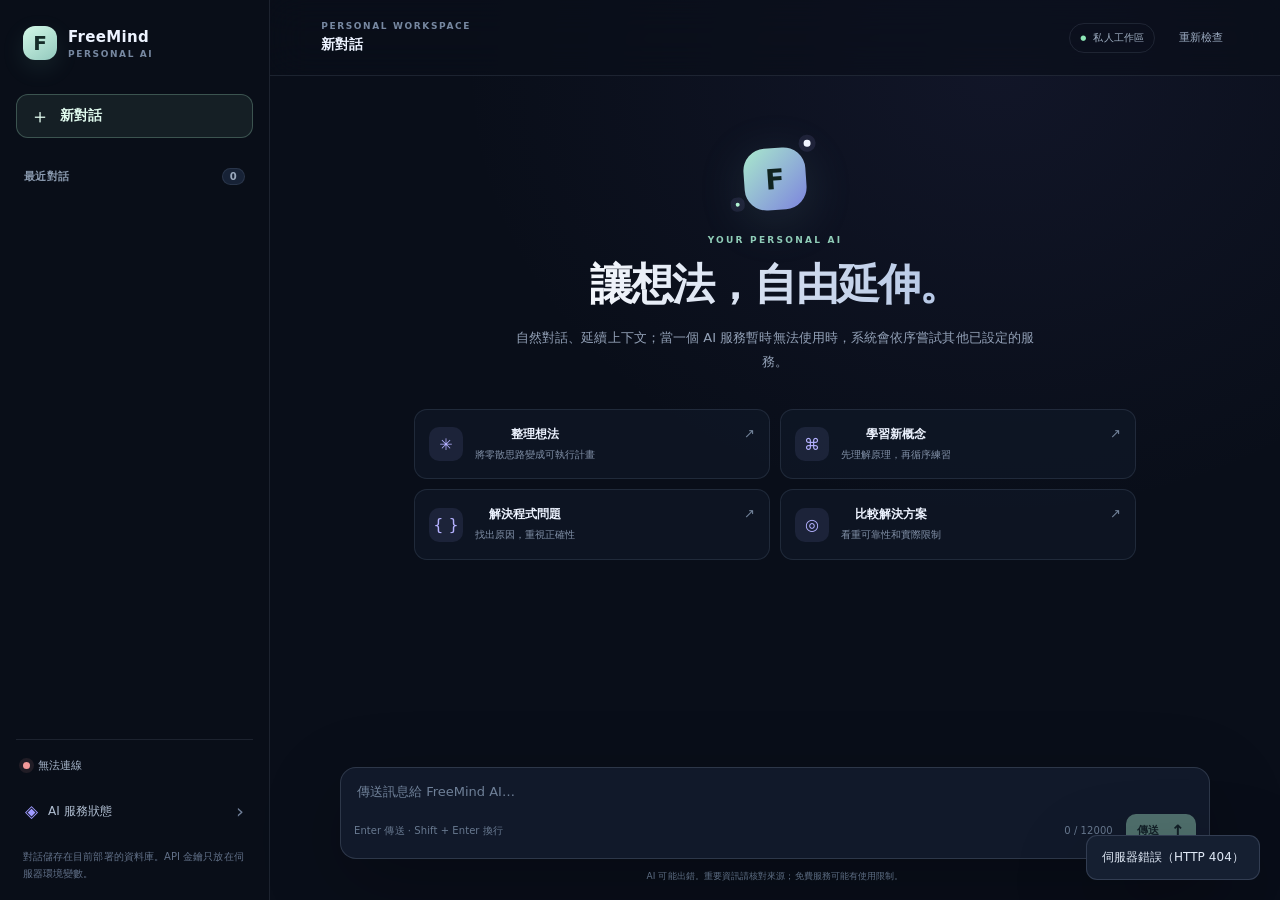
==== static/index.html @ c926340c "Move FreeMind AI project files to repository root" ====
<!doctype html>
<html lang="zh-Hant">
<head>
  <meta charset="utf-8">
  <meta name="viewport" content="width=device-width, initial-scale=1">
  <meta name="theme-color" content="#0b1020">
  <meta name="description" content="FreeMind AI — 可切換模型、保留對話、遇到服務失效時自動備援的個人 AI 助手。">
  <title>FreeMind AI</title>
  <link rel="stylesheet" href="/static/style.css">
</head>
<body>
  <div class="app-shell">
    <aside class="sidebar" id="sidebar">
      <div class="brand-row">
        <div class="brand-mark" aria-hidden="true">F</div>
        <div class="brand-copy"><strong>FreeMind</strong><span>PERSONAL AI</span></div>
        <button class="icon-button mobile-only" id="closeSidebar" aria-label="關閉側邊欄">×</button>
      </div>
      <button class="new-chat-button" id="newChat"><span aria-hidden="true">＋</span> 新對話</button>
      <div class="section-label">最近對話 <span id="conversationCount">0</span></div>
      <nav class="conversation-list" id="conversationList" aria-label="對話紀錄"></nav>
      <div class="sidebar-bottom">
        <div class="server-indicator"><span class="status-dot" id="healthDot"></span><span id="healthLabel">檢查服務中</span></div>
        <button class="settings-button" id="openStatus"><span aria-hidden="true">◈</span> AI 服務狀態 <span class="chevron">›</span></button>
        <div class="sidebar-note">對話儲存在目前部署的資料庫。API 金鑰只放在伺服器環境變數。</div>
      </div>
    </aside>
    <div class="sidebar-scrim" id="sidebarScrim"></div>
    <main class="main-panel">
      <header class="topbar">
        <button class="icon-button mobile-only" id="openSidebar" aria-label="開啟側邊欄">☰</button>
        <div class="page-context"><span class="eyebrow">PERSONAL WORKSPACE</span><strong id="activeTitle">新對話</strong></div>
        <div class="topbar-right"><span class="secure-pill"><span>●</span> 私人工作區</span><button class="text-button" id="refreshStatus">重新檢查</button></div>
      </header>
      <section class="chat-scroll" id="chatScroll">
        <div class="welcome" id="welcome">
          <div class="welcome-orb"><span>F</span><i></i><b></b></div>
          <div class="welcome-kicker">YOUR PERSONAL AI</div>
          <h1>讓想法，自由延伸。</h1>
          <p>自然對話、延續上下文；當一個 AI 服務暫時無法使用時，系統會依序嘗試其他已設定的服務。</p>
          <div class="suggestion-grid">
            <button class="suggestion" data-prompt="幫我把一個想法整理成清楚的計畫。"><span class="suggestion-icon">✳</span><span><strong>整理想法</strong><small>將零散思路變成可執行計畫</small></span><span class="suggestion-arrow">↗</span></button>
            <button class="suggestion" data-prompt="請用容易理解的方式教我一個新概念，先說原理再舉例。"><span class="suggestion-icon">⌘</span><span><strong>學習新概念</strong><small>先理解原理，再循序練習</small></span><span class="suggestion-arrow">↗</span></button>
            <button class="suggestion" data-prompt="幫我檢查一段程式碼的錯誤，指出原因與穩定的修法。"><span class="suggestion-icon">{ }</span><span><strong>解決程式問題</strong><small>找出原因，重視正確性</small></span><span class="suggestion-arrow">↗</span></button>
            <button class="suggestion" data-prompt="幫我比較幾種解法，列出限制與風險，再推薦最穩定的一種。"><span class="suggestion-icon">◎</span><span><strong>比較解決方案</strong><small>看重可靠性和實際限制</small></span><span class="suggestion-arrow">↗</span></button>
          </div>
        </div>
        <div class="messages" id="messages" aria-live="polite"></div>
      </section>
      <footer class="composer-area">
        <div class="composer-wrap">
          <textarea id="messageInput" rows="1" maxlength="12000" placeholder="傳送訊息給 FreeMind AI…" aria-label="輸入訊息"></textarea>
          <div class="composer-controls"><span class="composer-hint">Enter 傳送 · Shift + Enter 換行</span><span class="char-count" id="charCount">0 / 12000</span><button id="sendButton" class="send-button" aria-label="傳送訊息"><span>傳送</span><span aria-hidden="true">↑</span></button></div>
        </div>
        <p class="disclaimer">AI 可能出錯。重要資訊請核對來源；免費服務可能有使用限制。</p>
      </footer>
    </main>
  </div>
  <div class="toast-region" id="toastRegion" aria-live="polite"></div>
  <dialog class="status-dialog" id="statusDialog">
    <div class="dialog-head"><div><span class="eyebrow">SYSTEM HEALTH</span><h2>AI 服務狀態</h2></div><button class="icon-button" id="closeStatus" aria-label="關閉">×</button></div>
    <p class="dialog-intro">只顯示服務狀態，不會在瀏覽器公開 API 金鑰。遇到限流時，失效的服務會暫時冷卻，避免不停重試。</p>
    <div class="provider-list" id="providerList"></div>
    <div class="dialog-footer"><span id="statusSummary">正在檢查…</span><button class="primary-button" id="statusRefreshButton">重新檢查</button></div>
  </dialog>
  <script src="/static/app.js" defer></script>
</body>
</html>
---- static/style.css ----
:root{color-scheme:dark;--bg:#090e19;--panel:#0d1422;--panel-2:#111b2c;--line:rgba(190,207,234,.11);--muted:#8796ad;--text:#edf3ff;--accent:#b0f3d2;--accent-ink:#142b25;--purple:#a8a2ff;--shadow:0 24px 80px rgba(0,0,0,.24)}
*{box-sizing:border-box}html,body{height:100%;margin:0}body{background:var(--bg);color:var(--text);font-family:Inter,ui-sans-serif,system-ui,-apple-system,BlinkMacSystemFont,"Segoe UI","Noto Sans TC",sans-serif;font-size:14px;letter-spacing:.005em}button,textarea{font:inherit}button{cursor:pointer}button:focus-visible,textarea:focus-visible{outline:2px solid var(--accent);outline-offset:3px}.app-shell{min-height:100dvh;display:grid;grid-template-columns:270px minmax(0,1fr);background:radial-gradient(ellipse at 78% 8%,rgba(91,88,171,.1),transparent 38%),var(--bg)}.sidebar{background:rgba(9,14,25,.94);border-right:1px solid var(--line);display:flex;flex-direction:column;padding:24px 16px 18px;min-height:100dvh;position:relative;z-index:4}.brand-row{height:38px;display:flex;gap:11px;align-items:center;padding:0 7px;margin-bottom:32px}.brand-mark{height:34px;width:34px;border-radius:12px;display:grid;place-items:center;background:linear-gradient(145deg,#d3f9e7,#93c9be);color:#152c28;font-weight:900;font-size:20px;box-shadow:0 8px 24px rgba(142,222,195,.1)}.brand-copy{display:flex;flex-direction:column;gap:3px}.brand-copy strong{font-size:15px;letter-spacing:.02em}.brand-copy span,.eyebrow{font-size:9px;letter-spacing:.18em;color:#7788a1;font-weight:800}.new-chat-button{height:44px;display:flex;align-items:center;gap:10px;padding:0 13px;border:1px solid rgba(176,243,210,.25);background:rgba(176,243,210,.07);border-radius:12px;color:#dff9ed;text-align:left;font-weight:650;transition:.18s}.new-chat-button:hover{background:rgba(176,243,210,.13);border-color:rgba(176,243,210,.5)}.new-chat-button span{font-size:20px;font-weight:400}.section-label{display:flex;justify-content:space-between;align-items:center;margin:30px 8px 12px;color:#8b9bb0;font-weight:700;font-size:11px;letter-spacing:.03em}.section-label span{background:#172236;border:1px solid var(--line);color:#9ba9bd;font-size:10px;padding:2px 7px;border-radius:999px}.conversation-list{display:flex;flex-direction:column;gap:4px;overflow:auto;max-height:calc(100dvh - 330px)}.conversation-item{display:flex;align-items:center;gap:5px;min-width:0;border:1px solid transparent;background:transparent;border-radius:9px;padding:10px 8px;text-align:left;color:#aebbd0;transition:.14s}.conversation-item:hover{background:#111b2b;color:#f3f6ff}.conversation-item.active{border-color:rgba(174,195,229,.1);background:#151f31;color:#edf3ff}.conversation-title{overflow:hidden;text-overflow:ellipsis;white-space:nowrap;flex:1;font-size:12px}.conversation-symbol{color:#71849f;font-size:14px}.delete-conversation{border:0;background:transparent;color:#687993;border-radius:6px;width:24px;height:24px;opacity:0;flex-shrink:0}.conversation-item:hover .delete-conversation,.delete-conversation:focus-visible{opacity:1}.delete-conversation:hover{color:#ffaaa9;background:#3c202a}.sidebar-bottom{margin-top:auto;padding-top:18px;border-top:1px solid var(--line)}.server-indicator{display:flex;align-items:center;gap:8px;padding:0 7px 15px;color:#a4b3c8;font-size:11px}.status-dot{width:7px;height:7px;border-radius:100%;background:#8491a7;box-shadow:0 0 0 4px rgba(132,145,167,.1)}.status-dot.healthy{background:#8ce5b6;box-shadow:0 0 0 4px rgba(140,229,182,.1)}.status-dot.error{background:#f49a9a;box-shadow:0 0 0 4px rgba(244,154,154,.1)}.settings-button{width:100%;display:flex;align-items:center;gap:10px;border:1px solid transparent;border-radius:9px;padding:10px 8px;color:#b1bfd2;background:transparent;text-align:left;font-size:12px}.settings-button:hover{background:#131e30}.settings-button>span:first-child{font-size:17px;color:#9f9aff}.settings-button .chevron{margin-left:auto;color:#718099;font-size:20px}.sidebar-note{color:#627189;font-size:10px;line-height:1.65;padding:15px 7px 0}.main-panel{min-width:0;min-height:100dvh;display:flex;flex-direction:column}.topbar{height:76px;display:flex;align-items:center;justify-content:space-between;padding:0 clamp(20px,4vw,58px);border-bottom:1px solid var(--line);background:rgba(10,15,26,.64);backdrop-filter:blur(18px)}.page-context{display:flex;flex-direction:column;gap:5px;min-width:0}.page-context strong{font-size:14px;max-width:50vw;overflow:hidden;text-overflow:ellipsis;white-space:nowrap}.topbar-right{display:flex;align-items:center;gap:18px}.secure-pill{border:1px solid var(--line);border-radius:999px;padding:7px 10px;color:#9faec2;font-size:10px;display:flex;align-items:center;gap:7px}.secure-pill span{color:#8de6b7;font-size:7px}.text-button{border:0;background:transparent;color:#9cabc1;font-size:11px}.text-button:hover{color:var(--accent)}.chat-scroll{flex:1;overflow:auto;min-height:0;scroll-behavior:smooth}.welcome{max-width:770px;margin:clamp(38px,8vh,82px) auto 42px;padding:0 24px;text-align:center}.welcome-orb{position:relative;width:62px;height:62px;margin:0 auto 25px;border-radius:22px;display:grid;place-items:center;background:linear-gradient(135deg,rgba(177,244,213,.95),rgba(144,152,255,.85));color:#10231f;font-size:28px;font-weight:900;box-shadow:0 10px 50px rgba(127,183,195,.15);transform:rotate(-4deg)}.welcome-orb i,.welcome-orb b{position:absolute;width:7px;height:7px;border-radius:100%;background:#f0f5ff;top:-6px;right:-7px;box-shadow:0 0 0 5px rgba(171,167,255,.1)}.welcome-orb b{width:4px;height:4px;top:auto;right:auto;left:-10px;bottom:6px;background:#b0f3d2}.welcome-kicker{font-size:9px;letter-spacing:.25em;font-weight:800;color:#90cdb8;margin-bottom:14px}.welcome h1{font-size:clamp(29px,4vw,43px);letter-spacing:-.045em;line-height:1.2;margin:0 0 15px;font-weight:730;background:linear-gradient(100deg,#fff 15%,#a7bce0 85%);-webkit-background-clip:text;background-clip:text;color:transparent}.welcome>p{font-size:13px;line-height:1.9;color:#93a1b7;max-width:520px;margin:0 auto}.suggestion-grid{display:grid;grid-template-columns:repeat(2,minmax(0,1fr));gap:10px;margin-top:34px;text-align:left}.suggestion{display:flex;align-items:center;gap:12px;min-width:0;border:1px solid rgba(173,194,227,.12);background:rgba(16,25,41,.65);padding:16px 14px;border-radius:13px;color:var(--text);transition:transform .15s,border-color .15s,background .15s}.suggestion:hover{transform:translateY(-2px);border-color:rgba(176,243,210,.35);background:#121e2e}.suggestion-icon{flex-shrink:0;height:34px;width:34px;border-radius:10px;display:grid;place-items:center;background:rgba(156,166,255,.1);color:#b4b1ff;font-size:16px}.suggestion>span:nth-child(2){min-width:0;display:flex;flex-direction:column;gap:5px}.suggestion strong{font-size:12px;font-weight:650}.suggestion small{font-size:10px;color:#8291a8;line-height:1.45}.suggestion-arrow{margin-left:auto;align-self:flex-start;color:#72839a;font-size:13px}.messages{display:flex;flex-direction:column;gap:26px;max-width:870px;margin:0 auto;padding:20px 28px 36px}.message-row{display:grid;grid-template-columns:34px minmax(0,1fr);gap:13px;animation:fadeUp .22s ease both}.message-avatar{width:32px;height:32px;border-radius:11px;display:grid;place-items:center;font-size:12px;font-weight:800;background:#1a2940;color:#c2cfec}.message-row.assistant .message-avatar{background:linear-gradient(140deg,#caf4df,#a8a7ff);color:#192d2a}.message-body{min-width:0;padding-top:3px}.message-meta{display:flex;align-items:center;gap:9px;margin-bottom:10px;font-size:11px;color:#9baac0}.message-meta strong{font-size:12px;color:#e3eaf6;font-weight:680}.message-meta .meta-detail{color:#6f8199;font-size:10px}.message-content{font-size:14px;line-height:1.9;color:#d4ddec;white-space:pre-wrap;overflow-wrap:anywhere}.message-row.user .message-content{color:#f0f3fc}.message-content code{font-family:ui-monospace,SFMono-Regular,Consolas,monospace;background:#1b2538;padding:2px 5px;border-radius:5px}.message-content pre{overflow:auto;background:#080d17;border:1px solid var(--line);border-radius:10px;padding:13px}.message-content pre code{background:transparent;padding:0}.message-error{color:#ffb8b8;border-left:2px solid #e88181;padding:8px 12px;margin-top:10px;background:rgba(190,73,73,.07);font-size:12px;line-height:1.6}.typing-indicator{display:flex;gap:5px;padding:8px 0}.typing-indicator i{width:5px;height:5px;background:#94bcae;border-radius:50%;animation:pulse 1s infinite ease-in-out}.typing-indicator i:nth-child(2){animation-delay:.15s}.typing-indicator i:nth-child(3){animation-delay:.3s}.composer-area{width:100%;padding:14px 26px 17px;background:linear-gradient(180deg,rgba(9,14,25,0),rgba(9,14,25,.94) 20%)}.composer-wrap{max-width:870px;margin:0 auto;border:1px solid rgba(183,202,232,.17);background:rgba(18,27,43,.96);border-radius:16px;padding:13px 13px 10px;box-shadow:var(--shadow);transition:border-color .2s}.composer-wrap:focus-within{border-color:rgba(176,243,210,.47)}#messageInput{display:block;width:100%;resize:none;min-height:31px;max-height:200px;border:0;outline:0;background:transparent;color:#eff4ff;padding:0 3px 11px;line-height:1.7;font-size:13px}#messageInput::placeholder{color:#6f8098}.composer-controls{display:flex;align-items:center;gap:13px}.composer-hint,.char-count{color:#687990;font-size:10px}.char-count{margin-left:auto}.send-button{border:0;border-radius:10px;background:var(--accent);color:var(--accent-ink);height:34px;padding:0 11px;display:flex;align-items:center;gap:12px;font-size:11px;font-weight:800;transition:.18s}.send-button:hover{background:#c9f8e0;transform:translateY(-1px)}.send-button:disabled{opacity:.4;cursor:not-allowed;transform:none}.send-button span:last-child{font-size:17px}.disclaimer{max-width:870px;margin:10px auto 0;text-align:center;color:#5d6d83;font-size:9px;line-height:1.6}.icon-button{width:32px;height:32px;border:1px solid var(--line);background:rgba(255,255,255,.025);border-radius:9px;color:#a7b4c8;font-size:18px;display:grid;place-items:center}.icon-button:hover{background:#182439;color:white}.mobile-only{display:none}.sidebar-scrim{display:none}.toast-region{position:fixed;right:20px;bottom:20px;z-index:20;display:flex;flex-direction:column;gap:8px}.toast{max-width:min(420px,calc(100vw - 40px));padding:12px 15px;border:1px solid rgba(181,201,231,.18);background:#151f31;border-radius:11px;color:#e1eaf7;box-shadow:var(--shadow);font-size:12px;line-height:1.6;animation:fadeUp .2s ease}.status-dialog{border:1px solid rgba(178,199,231,.18);border-radius:20px;background:#101827;color:var(--text);padding:23px;width:min(520px,calc(100vw - 26px));box-shadow:0 35px 120px rgba(0,0,0,.55)}.status-dialog::backdrop{background:rgba(1,4,11,.7);backdrop-filter:blur(5px)}.dialog-head{display:flex;justify-content:space-between;align-items:center}.dialog-head h2{font-size:21px;margin:7px 0 0}.dialog-intro{font-size:12px;line-height:1.75;color:#8d9cb2;margin:17px 0}.provider-list{display:flex;flex-direction:column;gap:8px}.provider-card{border:1px solid var(--line);background:rgba(255,255,255,.02);border-radius:11px;padding:12px 13px;display:flex;align-items:center;gap:11px}.provider-state-dot{height:7px;width:7px;border-radius:50%;background:#8ce5b6;flex-shrink:0}.provider-state-dot.cooldown{background:#f6c56f}.provider-main{min-width:0;flex:1}.provider-name{font-weight:700;font-size:12px}.provider-model{font-size:10px;color:#7c8da4;margin-top:4px;overflow-wrap:anywhere}.provider-status{font-size:10px;text-align:right;color:#8fa0b6;max-width:130px;line-height:1.5}.empty-providers{border:1px dashed rgba(178,199,231,.18);border-radius:11px;padding:19px;color:#8999af;text-align:center;font-size:12px;line-height:1.8}.dialog-footer{display:flex;justify-content:space-between;align-items:center;gap:12px;margin-top:17px;color:#8392a9;font-size:10px}.primary-button{border:0;border-radius:9px;background:#b0f3d2;color:#18332a;font-size:11px;font-weight:800;padding:9px 12px}.primary-button:hover{background:#d0f9e5}@keyframes fadeUp{from{opacity:0;transform:translateY(5px)}to{opacity:1;transform:translateY(0)}}@keyframes pulse{0%,70%,100%{opacity:.3;transform:translateY(0)}35%{opacity:1;transform:translateY(-3px)}}
@media(min-width:1500px){.messages,.composer-wrap,.disclaimer{max-width:920px}.welcome{margin-top:100px}}@media(max-width:760px){.app-shell{grid-template-columns:minmax(0,1fr)}.sidebar{position:fixed;left:0;top:0;bottom:0;width:min(290px,88vw);min-height:100dvh;transform:translateX(-103%);transition:transform .22s ease;box-shadow:var(--shadow)}.sidebar.open{transform:translateX(0)}.sidebar-scrim.active{display:block;position:fixed;inset:0;background:rgba(0,0,0,.55);z-index:3}.mobile-only{display:grid}.brand-row .mobile-only{margin-left:auto}.topbar{height:67px;padding:0 15px;gap:12px}.topbar-right{gap:10px}.secure-pill{display:none}.page-context{flex:1}.page-context strong{max-width:55vw}.text-button{font-size:10px}.welcome{margin:40px auto 28px;padding:0 20px}.welcome-orb{margin-bottom:21px}.welcome h1{font-size:31px}.welcome>p{font-size:12px}.suggestion-grid{grid-template-columns:1fr;gap:8px;margin-top:25px}.suggestion{padding:12px}.suggestion small{font-size:10px}.messages{padding:18px 16px 26px;gap:22px}.message-row{grid-template-columns:29px minmax(0,1fr);gap:10px}.message-avatar{width:28px;height:28px;border-radius:9px}.message-content{font-size:13px}.composer-area{padding:10px 12px 13px}.composer-wrap{border-radius:14px}.composer-hint{display:none}.disclaimer{font-size:9px;padding:0 10px}.status-dialog{padding:18px}.provider-status{max-width:105px}}@media(prefers-reduced-motion:reduce){*,*::before,*::after{animation-duration:.01ms!important;animation-iteration-count:1!important;scroll-behavior:auto!important;transition-duration:.01ms!important}}
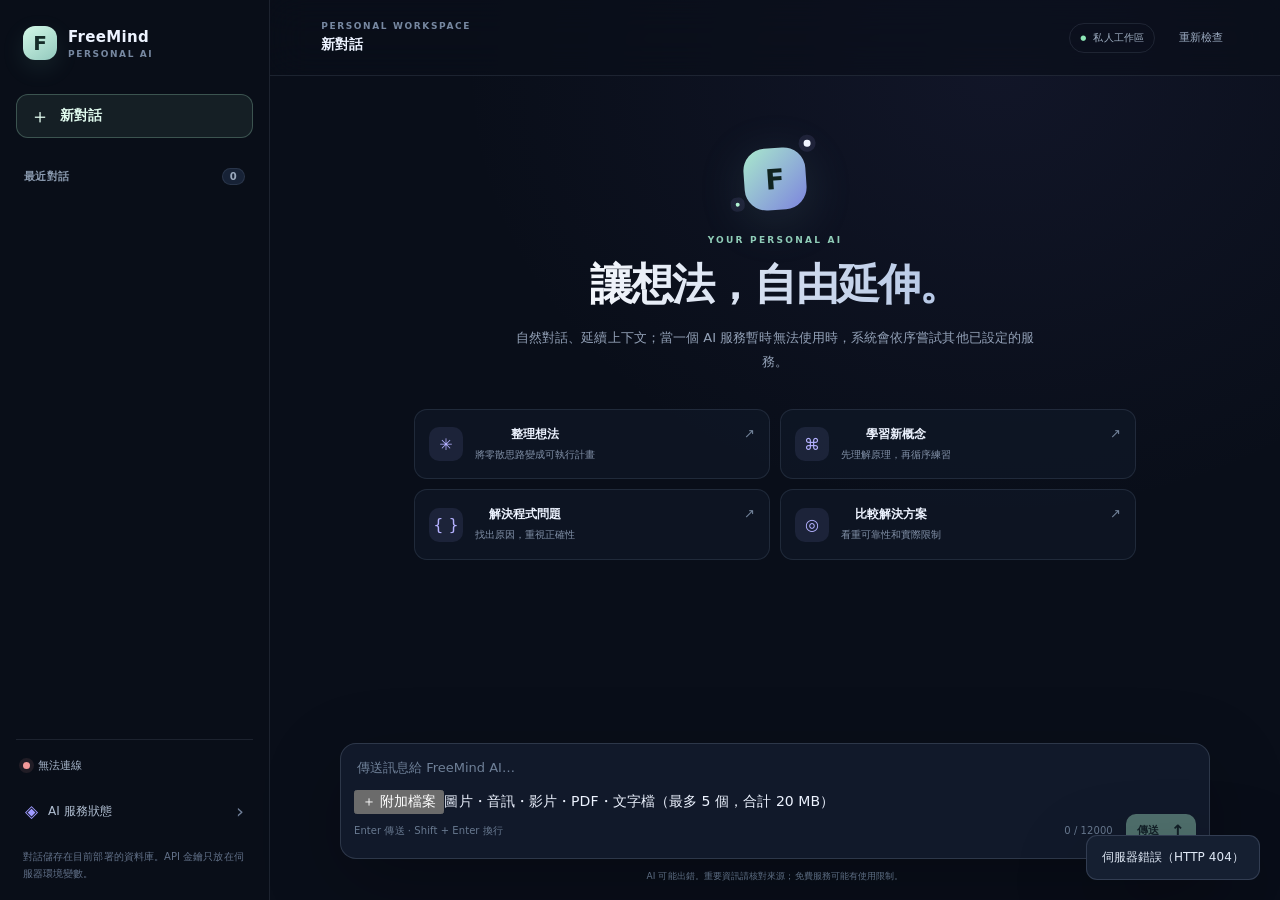
==== commit 469d6ea7: "Add media attachment controls to chat UI" ====
--- a/static/index.html
+++ b/static/index.html
@@ -50,6 +50,7 @@
       <footer class="composer-area">
         <div class="composer-wrap">
           <textarea id="messageInput" rows="1" maxlength="12000" placeholder="傳送訊息給 FreeMind AI…" aria-label="輸入訊息"></textarea>
+          <div class="attachment-row"><input id="fileInput" type="file" multiple accept="image/*,audio/*,video/*,.pdf,.txt,.md,.csv" hidden><button id="attachButton" class="attach-button" type="button" aria-label="附加圖片、音訊、影片或文件">＋ 附加檔案</button><span id="attachmentHint">圖片・音訊・影片・PDF・文字檔（最多 5 個，合計 20 MB）</span></div><div id="attachmentList" class="attachment-list" aria-live="polite"></div>
           <div class="composer-controls"><span class="composer-hint">Enter 傳送 · Shift + Enter 換行</span><span class="char-count" id="charCount">0 / 12000</span><button id="sendButton" class="send-button" aria-label="傳送訊息"><span>傳送</span><span aria-hidden="true">↑</span></button></div>
         </div>
         <p class="disclaimer">AI 可能出錯。重要資訊請核對來源；免費服務可能有使用限制。</p>
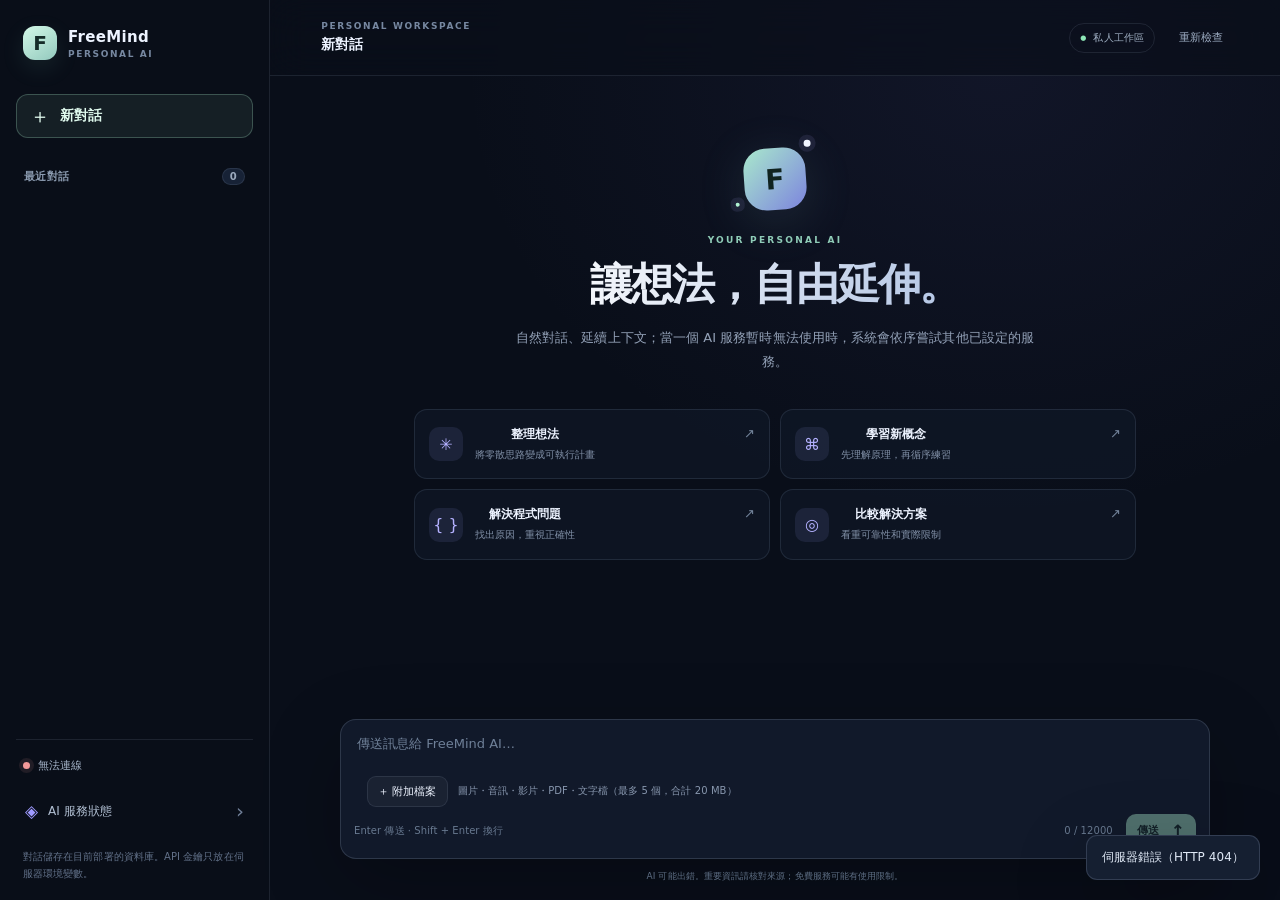
==== commit ef97f6d4: "fix: bust stale browser cache for UTF-8 auth client" ====
--- a/static/index.html
+++ b/static/index.html
@@ -64,6 +64,6 @@
     <div class="provider-list" id="providerList"></div>
     <div class="dialog-footer"><span id="statusSummary">正在檢查…</span><button class="primary-button" id="statusRefreshButton">重新檢查</button></div>
   </dialog>
-  <script src="/static/app.js" defer></script>
+  <script src="/static/app.js?v=auth-utf8-20261024" defer></script>
 </body>
 </html>
--- a/static/style.css
+++ b/static/style.css
@@ -1,3 +1,5 @@
 :root{color-scheme:dark;--bg:#090e19;--panel:#0d1422;--panel-2:#111b2c;--line:rgba(190,207,234,.11);--muted:#8796ad;--text:#edf3ff;--accent:#b0f3d2;--accent-ink:#142b25;--purple:#a8a2ff;--shadow:0 24px 80px rgba(0,0,0,.24)}
 *{box-sizing:border-box}html,body{height:100%;margin:0}body{background:var(--bg);color:var(--text);font-family:Inter,ui-sans-serif,system-ui,-apple-system,BlinkMacSystemFont,"Segoe UI","Noto Sans TC",sans-serif;font-size:14px;letter-spacing:.005em}button,textarea{font:inherit}button{cursor:pointer}button:focus-visible,textarea:focus-visible{outline:2px solid var(--accent);outline-offset:3px}.app-shell{min-height:100dvh;display:grid;grid-template-columns:270px minmax(0,1fr);background:radial-gradient(ellipse at 78% 8%,rgba(91,88,171,.1),transparent 38%),var(--bg)}.sidebar{background:rgba(9,14,25,.94);border-right:1px solid var(--line);display:flex;flex-direction:column;padding:24px 16px 18px;min-height:100dvh;position:relative;z-index:4}.brand-row{height:38px;display:flex;gap:11px;align-items:center;padding:0 7px;margin-bottom:32px}.brand-mark{height:34px;width:34px;border-radius:12px;display:grid;place-items:center;background:linear-gradient(145deg,#d3f9e7,#93c9be);color:#152c28;font-weight:900;font-size:20px;box-shadow:0 8px 24px rgba(142,222,195,.1)}.brand-copy{display:flex;flex-direction:column;gap:3px}.brand-copy strong{font-size:15px;letter-spacing:.02em}.brand-copy span,.eyebrow{font-size:9px;letter-spacing:.18em;color:#7788a1;font-weight:800}.new-chat-button{height:44px;display:flex;align-items:center;gap:10px;padding:0 13px;border:1px solid rgba(176,243,210,.25);background:rgba(176,243,210,.07);border-radius:12px;color:#dff9ed;text-align:left;font-weight:650;transition:.18s}.new-chat-button:hover{background:rgba(176,243,210,.13);border-color:rgba(176,243,210,.5)}.new-chat-button span{font-size:20px;font-weight:400}.section-label{display:flex;justify-content:space-between;align-items:center;margin:30px 8px 12px;color:#8b9bb0;font-weight:700;font-size:11px;letter-spacing:.03em}.section-label span{background:#172236;border:1px solid var(--line);color:#9ba9bd;font-size:10px;padding:2px 7px;border-radius:999px}.conversation-list{display:flex;flex-direction:column;gap:4px;overflow:auto;max-height:calc(100dvh - 330px)}.conversation-item{display:flex;align-items:center;gap:5px;min-width:0;border:1px solid transparent;background:transparent;border-radius:9px;padding:10px 8px;text-align:left;color:#aebbd0;transition:.14s}.conversation-item:hover{background:#111b2b;color:#f3f6ff}.conversation-item.active{border-color:rgba(174,195,229,.1);background:#151f31;color:#edf3ff}.conversation-title{overflow:hidden;text-overflow:ellipsis;white-space:nowrap;flex:1;font-size:12px}.conversation-symbol{color:#71849f;font-size:14px}.delete-conversation{border:0;background:transparent;color:#687993;border-radius:6px;width:24px;height:24px;opacity:0;flex-shrink:0}.conversation-item:hover .delete-conversation,.delete-conversation:focus-visible{opacity:1}.delete-conversation:hover{color:#ffaaa9;background:#3c202a}.sidebar-bottom{margin-top:auto;padding-top:18px;border-top:1px solid var(--line)}.server-indicator{display:flex;align-items:center;gap:8px;padding:0 7px 15px;color:#a4b3c8;font-size:11px}.status-dot{width:7px;height:7px;border-radius:100%;background:#8491a7;box-shadow:0 0 0 4px rgba(132,145,167,.1)}.status-dot.healthy{background:#8ce5b6;box-shadow:0 0 0 4px rgba(140,229,182,.1)}.status-dot.error{background:#f49a9a;box-shadow:0 0 0 4px rgba(244,154,154,.1)}.settings-button{width:100%;display:flex;align-items:center;gap:10px;border:1px solid transparent;border-radius:9px;padding:10px 8px;color:#b1bfd2;background:transparent;text-align:left;font-size:12px}.settings-button:hover{background:#131e30}.settings-button>span:first-child{font-size:17px;color:#9f9aff}.settings-button .chevron{margin-left:auto;color:#718099;font-size:20px}.sidebar-note{color:#627189;font-size:10px;line-height:1.65;padding:15px 7px 0}.main-panel{min-width:0;min-height:100dvh;display:flex;flex-direction:column}.topbar{height:76px;display:flex;align-items:center;justify-content:space-between;padding:0 clamp(20px,4vw,58px);border-bottom:1px solid var(--line);background:rgba(10,15,26,.64);backdrop-filter:blur(18px)}.page-context{display:flex;flex-direction:column;gap:5px;min-width:0}.page-context strong{font-size:14px;max-width:50vw;overflow:hidden;text-overflow:ellipsis;white-space:nowrap}.topbar-right{display:flex;align-items:center;gap:18px}.secure-pill{border:1px solid var(--line);border-radius:999px;padding:7px 10px;color:#9faec2;font-size:10px;display:flex;align-items:center;gap:7px}.secure-pill span{color:#8de6b7;font-size:7px}.text-button{border:0;background:transparent;color:#9cabc1;font-size:11px}.text-button:hover{color:var(--accent)}.chat-scroll{flex:1;overflow:auto;min-height:0;scroll-behavior:smooth}.welcome{max-width:770px;margin:clamp(38px,8vh,82px) auto 42px;padding:0 24px;text-align:center}.welcome-orb{position:relative;width:62px;height:62px;margin:0 auto 25px;border-radius:22px;display:grid;place-items:center;background:linear-gradient(135deg,rgba(177,244,213,.95),rgba(144,152,255,.85));color:#10231f;font-size:28px;font-weight:900;box-shadow:0 10px 50px rgba(127,183,195,.15);transform:rotate(-4deg)}.welcome-orb i,.welcome-orb b{position:absolute;width:7px;height:7px;border-radius:100%;background:#f0f5ff;top:-6px;right:-7px;box-shadow:0 0 0 5px rgba(171,167,255,.1)}.welcome-orb b{width:4px;height:4px;top:auto;right:auto;left:-10px;bottom:6px;background:#b0f3d2}.welcome-kicker{font-size:9px;letter-spacing:.25em;font-weight:800;color:#90cdb8;margin-bottom:14px}.welcome h1{font-size:clamp(29px,4vw,43px);letter-spacing:-.045em;line-height:1.2;margin:0 0 15px;font-weight:730;background:linear-gradient(100deg,#fff 15%,#a7bce0 85%);-webkit-background-clip:text;background-clip:text;color:transparent}.welcome>p{font-size:13px;line-height:1.9;color:#93a1b7;max-width:520px;margin:0 auto}.suggestion-grid{display:grid;grid-template-columns:repeat(2,minmax(0,1fr));gap:10px;margin-top:34px;text-align:left}.suggestion{display:flex;align-items:center;gap:12px;min-width:0;border:1px solid rgba(173,194,227,.12);background:rgba(16,25,41,.65);padding:16px 14px;border-radius:13px;color:var(--text);transition:transform .15s,border-color .15s,background .15s}.suggestion:hover{transform:translateY(-2px);border-color:rgba(176,243,210,.35);background:#121e2e}.suggestion-icon{flex-shrink:0;height:34px;width:34px;border-radius:10px;display:grid;place-items:center;background:rgba(156,166,255,.1);color:#b4b1ff;font-size:16px}.suggestion>span:nth-child(2){min-width:0;display:flex;flex-direction:column;gap:5px}.suggestion strong{font-size:12px;font-weight:650}.suggestion small{font-size:10px;color:#8291a8;line-height:1.45}.suggestion-arrow{margin-left:auto;align-self:flex-start;color:#72839a;font-size:13px}.messages{display:flex;flex-direction:column;gap:26px;max-width:870px;margin:0 auto;padding:20px 28px 36px}.message-row{display:grid;grid-template-columns:34px minmax(0,1fr);gap:13px;animation:fadeUp .22s ease both}.message-avatar{width:32px;height:32px;border-radius:11px;display:grid;place-items:center;font-size:12px;font-weight:800;background:#1a2940;color:#c2cfec}.message-row.assistant .message-avatar{background:linear-gradient(140deg,#caf4df,#a8a7ff);color:#192d2a}.message-body{min-width:0;padding-top:3px}.message-meta{display:flex;align-items:center;gap:9px;margin-bottom:10px;font-size:11px;color:#9baac0}.message-meta strong{font-size:12px;color:#e3eaf6;font-weight:680}.message-meta .meta-detail{color:#6f8199;font-size:10px}.message-content{font-size:14px;line-height:1.9;color:#d4ddec;white-space:pre-wrap;overflow-wrap:anywhere}.message-row.user .message-content{color:#f0f3fc}.message-content code{font-family:ui-monospace,SFMono-Regular,Consolas,monospace;background:#1b2538;padding:2px 5px;border-radius:5px}.message-content pre{overflow:auto;background:#080d17;border:1px solid var(--line);border-radius:10px;padding:13px}.message-content pre code{background:transparent;padding:0}.message-error{color:#ffb8b8;border-left:2px solid #e88181;padding:8px 12px;margin-top:10px;background:rgba(190,73,73,.07);font-size:12px;line-height:1.6}.typing-indicator{display:flex;gap:5px;padding:8px 0}.typing-indicator i{width:5px;height:5px;background:#94bcae;border-radius:50%;animation:pulse 1s infinite ease-in-out}.typing-indicator i:nth-child(2){animation-delay:.15s}.typing-indicator i:nth-child(3){animation-delay:.3s}.composer-area{width:100%;padding:14px 26px 17px;background:linear-gradient(180deg,rgba(9,14,25,0),rgba(9,14,25,.94) 20%)}.composer-wrap{max-width:870px;margin:0 auto;border:1px solid rgba(183,202,232,.17);background:rgba(18,27,43,.96);border-radius:16px;padding:13px 13px 10px;box-shadow:var(--shadow);transition:border-color .2s}.composer-wrap:focus-within{border-color:rgba(176,243,210,.47)}#messageInput{display:block;width:100%;resize:none;min-height:31px;max-height:200px;border:0;outline:0;background:transparent;color:#eff4ff;padding:0 3px 11px;line-height:1.7;font-size:13px}#messageInput::placeholder{color:#6f8098}.composer-controls{display:flex;align-items:center;gap:13px}.composer-hint,.char-count{color:#687990;font-size:10px}.char-count{margin-left:auto}.send-button{border:0;border-radius:10px;background:var(--accent);color:var(--accent-ink);height:34px;padding:0 11px;display:flex;align-items:center;gap:12px;font-size:11px;font-weight:800;transition:.18s}.send-button:hover{background:#c9f8e0;transform:translateY(-1px)}.send-button:disabled{opacity:.4;cursor:not-allowed;transform:none}.send-button span:last-child{font-size:17px}.disclaimer{max-width:870px;margin:10px auto 0;text-align:center;color:#5d6d83;font-size:9px;line-height:1.6}.icon-button{width:32px;height:32px;border:1px solid var(--line);background:rgba(255,255,255,.025);border-radius:9px;color:#a7b4c8;font-size:18px;display:grid;place-items:center}.icon-button:hover{background:#182439;color:white}.mobile-only{display:none}.sidebar-scrim{display:none}.toast-region{position:fixed;right:20px;bottom:20px;z-index:20;display:flex;flex-direction:column;gap:8px}.toast{max-width:min(420px,calc(100vw - 40px));padding:12px 15px;border:1px solid rgba(181,201,231,.18);background:#151f31;border-radius:11px;color:#e1eaf7;box-shadow:var(--shadow);font-size:12px;line-height:1.6;animation:fadeUp .2s ease}.status-dialog{border:1px solid rgba(178,199,231,.18);border-radius:20px;background:#101827;color:var(--text);padding:23px;width:min(520px,calc(100vw - 26px));box-shadow:0 35px 120px rgba(0,0,0,.55)}.status-dialog::backdrop{background:rgba(1,4,11,.7);backdrop-filter:blur(5px)}.dialog-head{display:flex;justify-content:space-between;align-items:center}.dialog-head h2{font-size:21px;margin:7px 0 0}.dialog-intro{font-size:12px;line-height:1.75;color:#8d9cb2;margin:17px 0}.provider-list{display:flex;flex-direction:column;gap:8px}.provider-card{border:1px solid var(--line);background:rgba(255,255,255,.02);border-radius:11px;padding:12px 13px;display:flex;align-items:center;gap:11px}.provider-state-dot{height:7px;width:7px;border-radius:50%;background:#8ce5b6;flex-shrink:0}.provider-state-dot.cooldown{background:#f6c56f}.provider-main{min-width:0;flex:1}.provider-name{font-weight:700;font-size:12px}.provider-model{font-size:10px;color:#7c8da4;margin-top:4px;overflow-wrap:anywhere}.provider-status{font-size:10px;text-align:right;color:#8fa0b6;max-width:130px;line-height:1.5}.empty-providers{border:1px dashed rgba(178,199,231,.18);border-radius:11px;padding:19px;color:#8999af;text-align:center;font-size:12px;line-height:1.8}.dialog-footer{display:flex;justify-content:space-between;align-items:center;gap:12px;margin-top:17px;color:#8392a9;font-size:10px}.primary-button{border:0;border-radius:9px;background:#b0f3d2;color:#18332a;font-size:11px;font-weight:800;padding:9px 12px}.primary-button:hover{background:#d0f9e5}@keyframes fadeUp{from{opacity:0;transform:translateY(5px)}to{opacity:1;transform:translateY(0)}}@keyframes pulse{0%,70%,100%{opacity:.3;transform:translateY(0)}35%{opacity:1;transform:translateY(-3px)}}
 @media(min-width:1500px){.messages,.composer-wrap,.disclaimer{max-width:920px}.welcome{margin-top:100px}}@media(max-width:760px){.app-shell{grid-template-columns:minmax(0,1fr)}.sidebar{position:fixed;left:0;top:0;bottom:0;width:min(290px,88vw);min-height:100dvh;transform:translateX(-103%);transition:transform .22s ease;box-shadow:var(--shadow)}.sidebar.open{transform:translateX(0)}.sidebar-scrim.active{display:block;position:fixed;inset:0;background:rgba(0,0,0,.55);z-index:3}.mobile-only{display:grid}.brand-row .mobile-only{margin-left:auto}.topbar{height:67px;padding:0 15px;gap:12px}.topbar-right{gap:10px}.secure-pill{display:none}.page-context{flex:1}.page-context strong{max-width:55vw}.text-button{font-size:10px}.welcome{margin:40px auto 28px;padding:0 20px}.welcome-orb{margin-bottom:21px}.welcome h1{font-size:31px}.welcome>p{font-size:12px}.suggestion-grid{grid-template-columns:1fr;gap:8px;margin-top:25px}.suggestion{padding:12px}.suggestion small{font-size:10px}.messages{padding:18px 16px 26px;gap:22px}.message-row{grid-template-columns:29px minmax(0,1fr);gap:10px}.message-avatar{width:28px;height:28px;border-radius:9px}.message-content{font-size:13px}.composer-area{padding:10px 12px 13px}.composer-wrap{border-radius:14px}.composer-hint{display:none}.disclaimer{font-size:9px;padding:0 10px}.status-dialog{padding:18px}.provider-status{max-width:105px}}@media(prefers-reduced-motion:reduce){*,*::before,*::after{animation-duration:.01ms!important;animation-iteration-count:1!important;scroll-behavior:auto!important;transition-duration:.01ms!important}}
+
+.attachment-row{display:flex;align-items:center;gap:10px;flex-wrap:wrap;padding:10px 13px 0}.attach-button{border:1px solid var(--line);border-radius:9px;background:rgba(255,255,255,.04);color:var(--text);padding:7px 10px;font-size:11px;cursor:pointer}.attach-button:hover{border-color:var(--mint);color:var(--mint)}#attachmentHint{color:var(--muted);font-size:10px}.attachment-list{display:flex;gap:7px;flex-wrap:wrap;padding:7px 13px 0}.attachment-chip{display:inline-flex;align-items:center;gap:7px;max-width:100%;padding:5px 8px;border-radius:8px;background:rgba(176,243,210,.09);border:1px solid rgba(176,243,210,.2);font-size:10px;color:var(--text);overflow-wrap:anywhere}.attachment-chip button{border:0;background:transparent;color:var(--muted);font-size:15px;cursor:pointer;padding:0 2px}.attachment-chip button:hover{color:#ff9eaa}
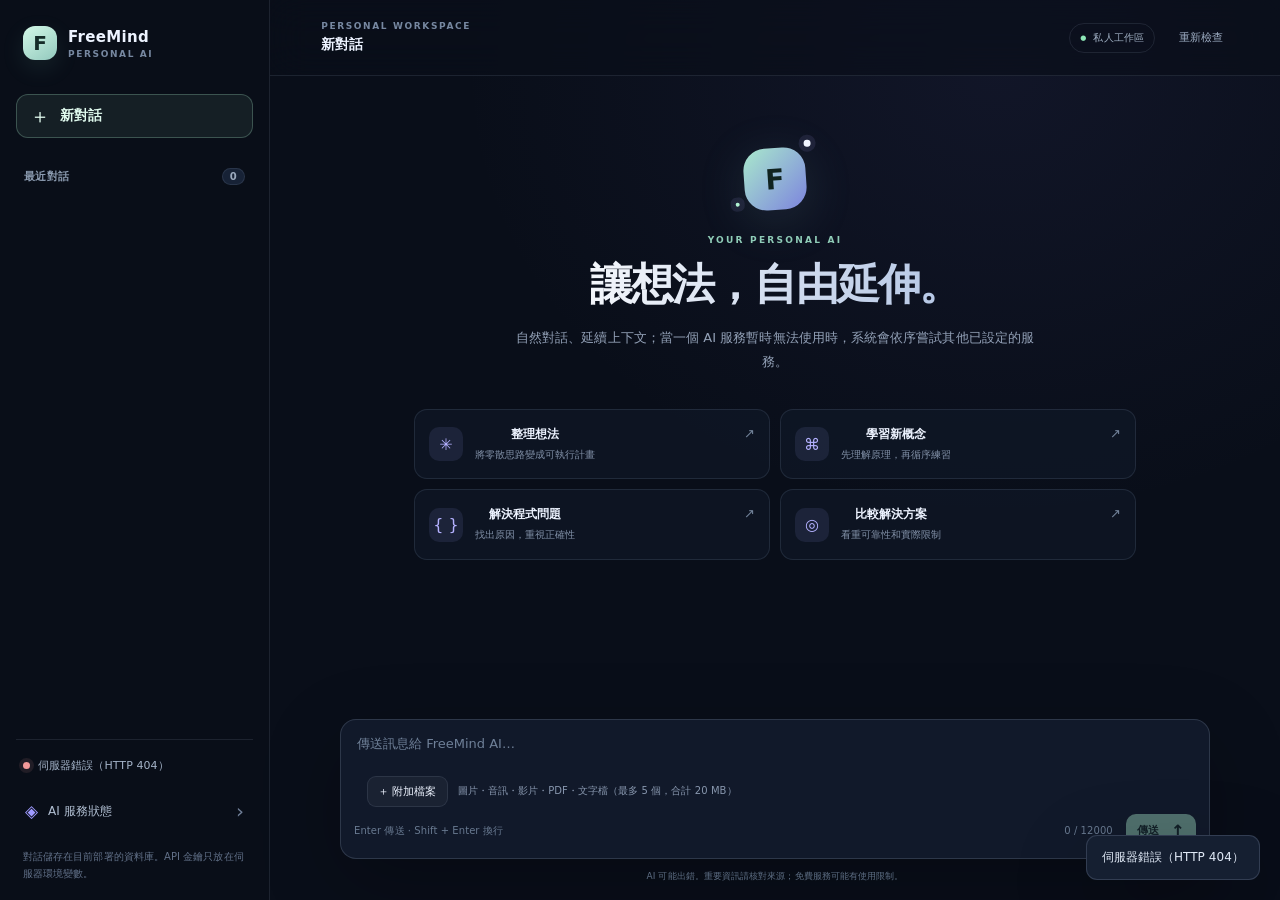
==== commit f0dc617f: "fix: bust browser cache for updated authentication UI" ====
--- a/static/index.html
+++ b/static/index.html
@@ -64,6 +64,6 @@
     <div class="provider-list" id="providerList"></div>
     <div class="dialog-footer"><span id="statusSummary">正在檢查…</span><button class="primary-button" id="statusRefreshButton">重新檢查</button></div>
   </dialog>
-  <script src="/static/app.js?v=auth-utf8-20261024" defer></script>
+  <script src="/static/app.js?v=auth-utf8-20261025" defer></script>
 </body>
 </html>
